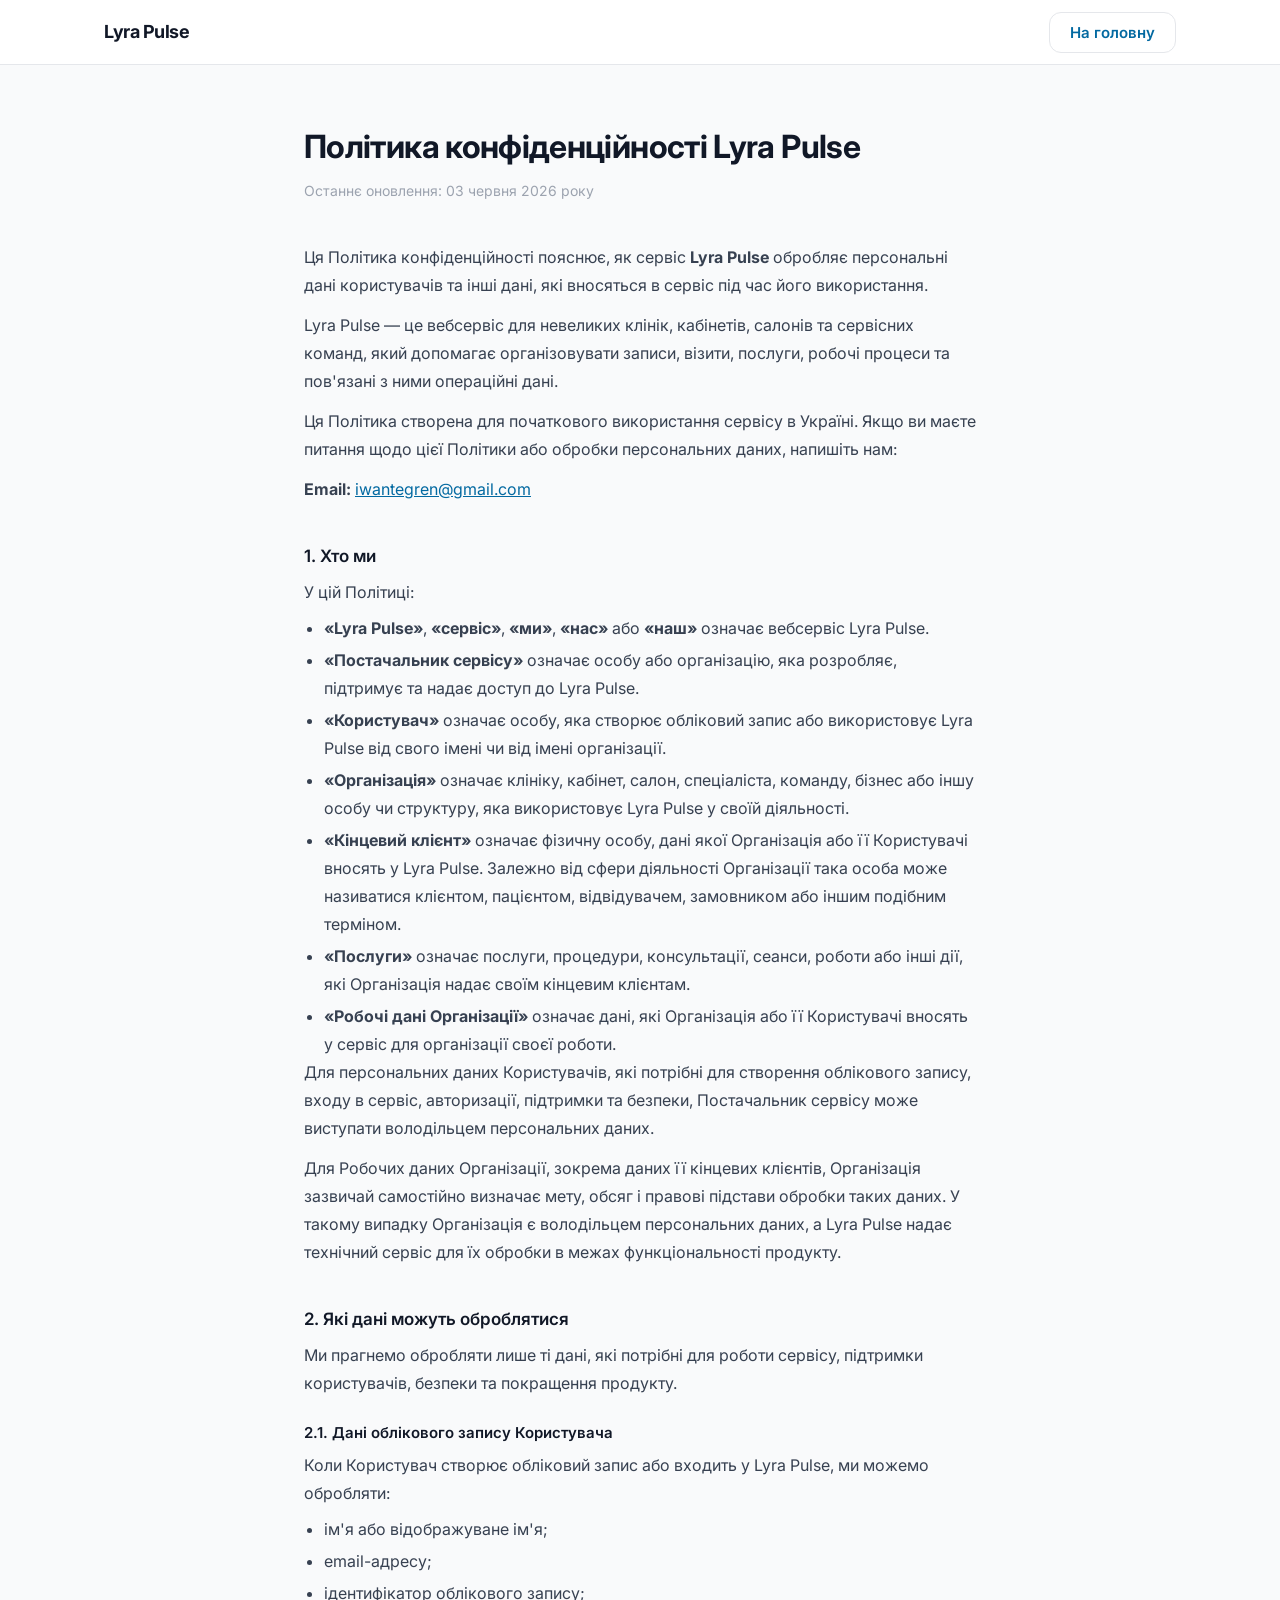
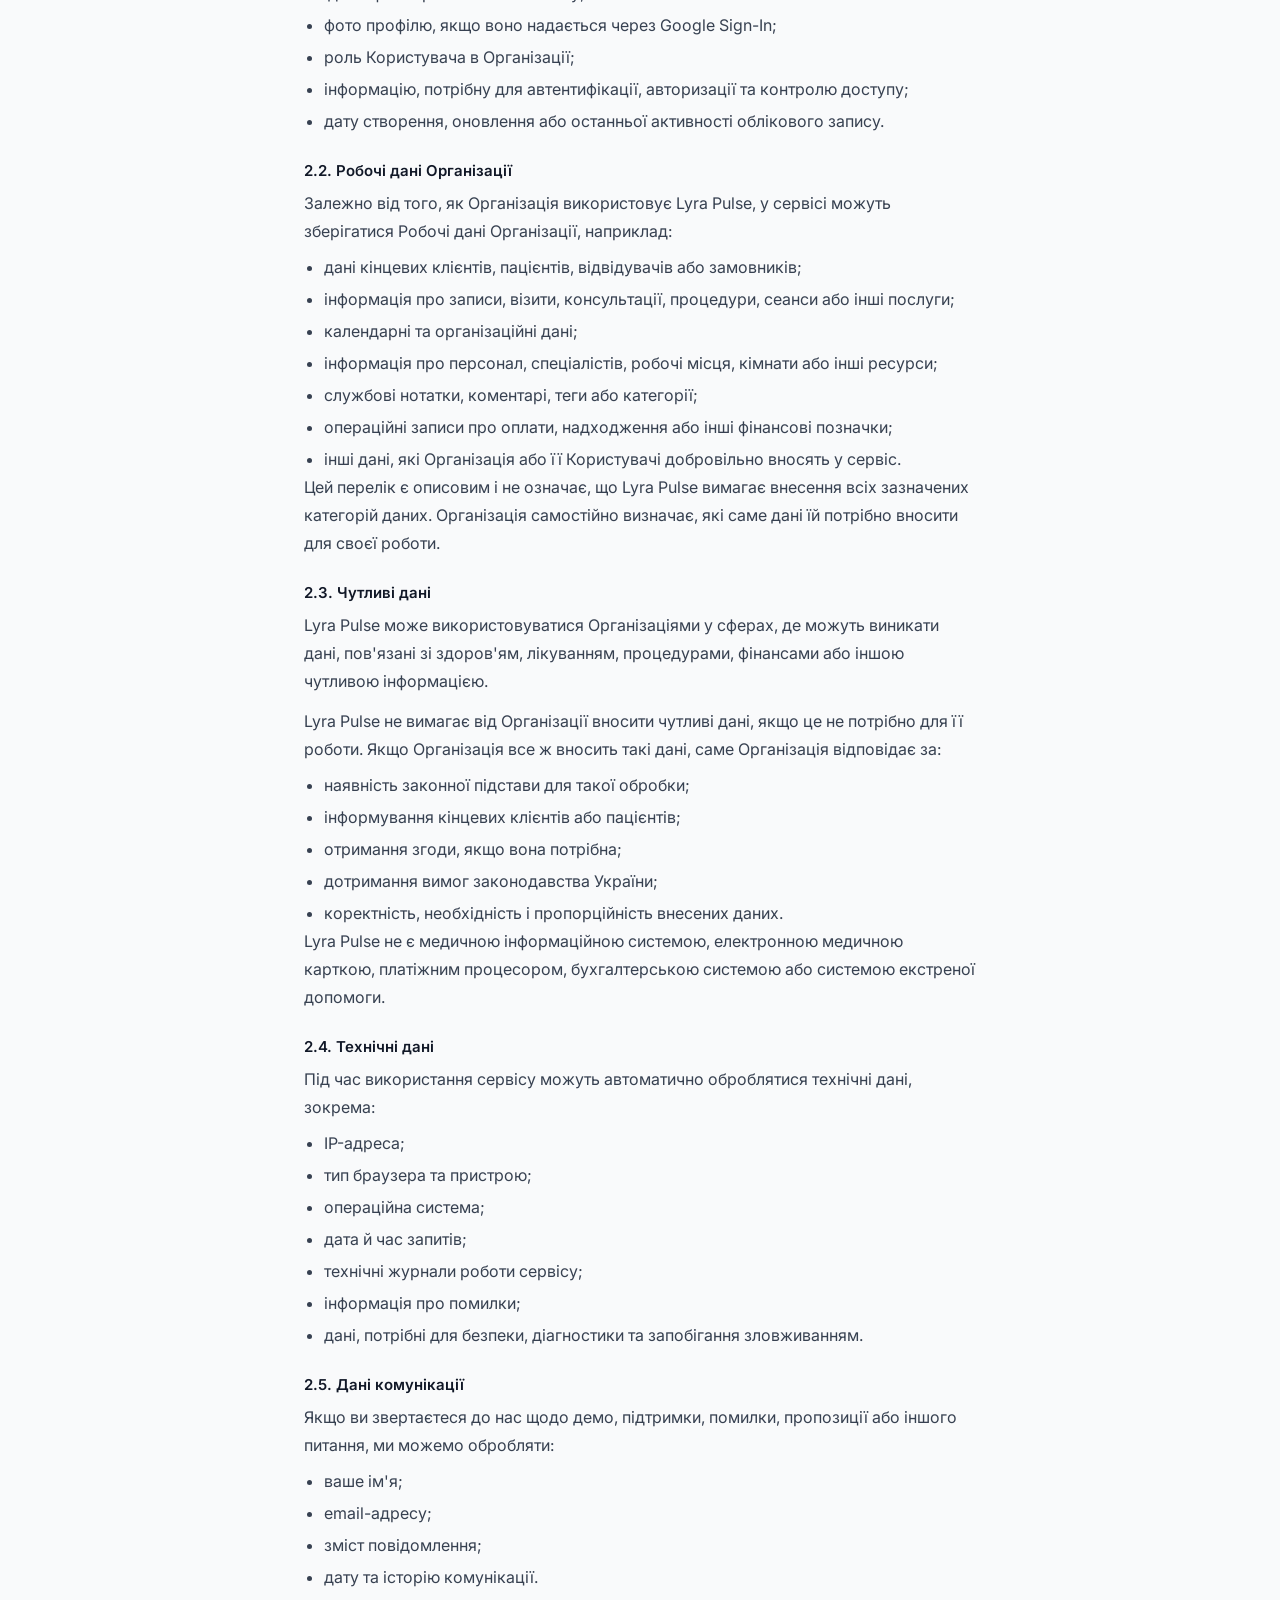
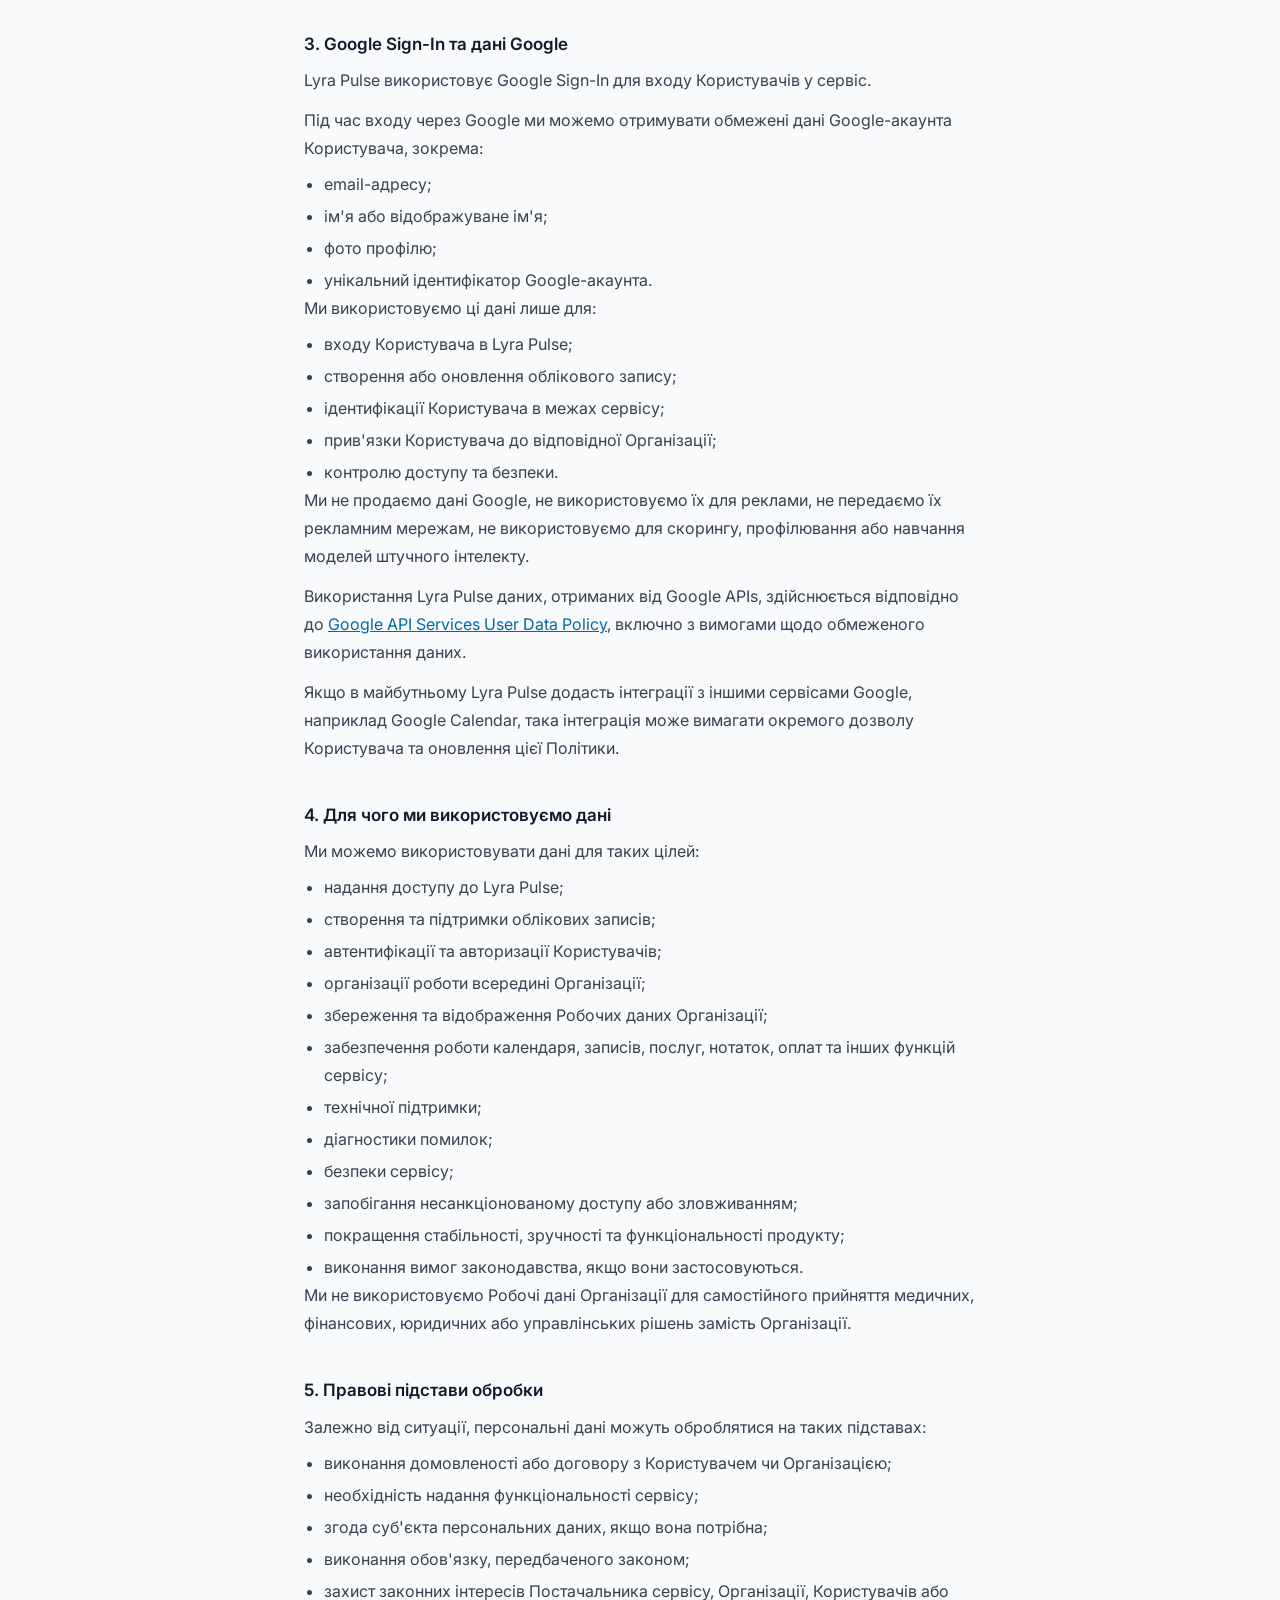
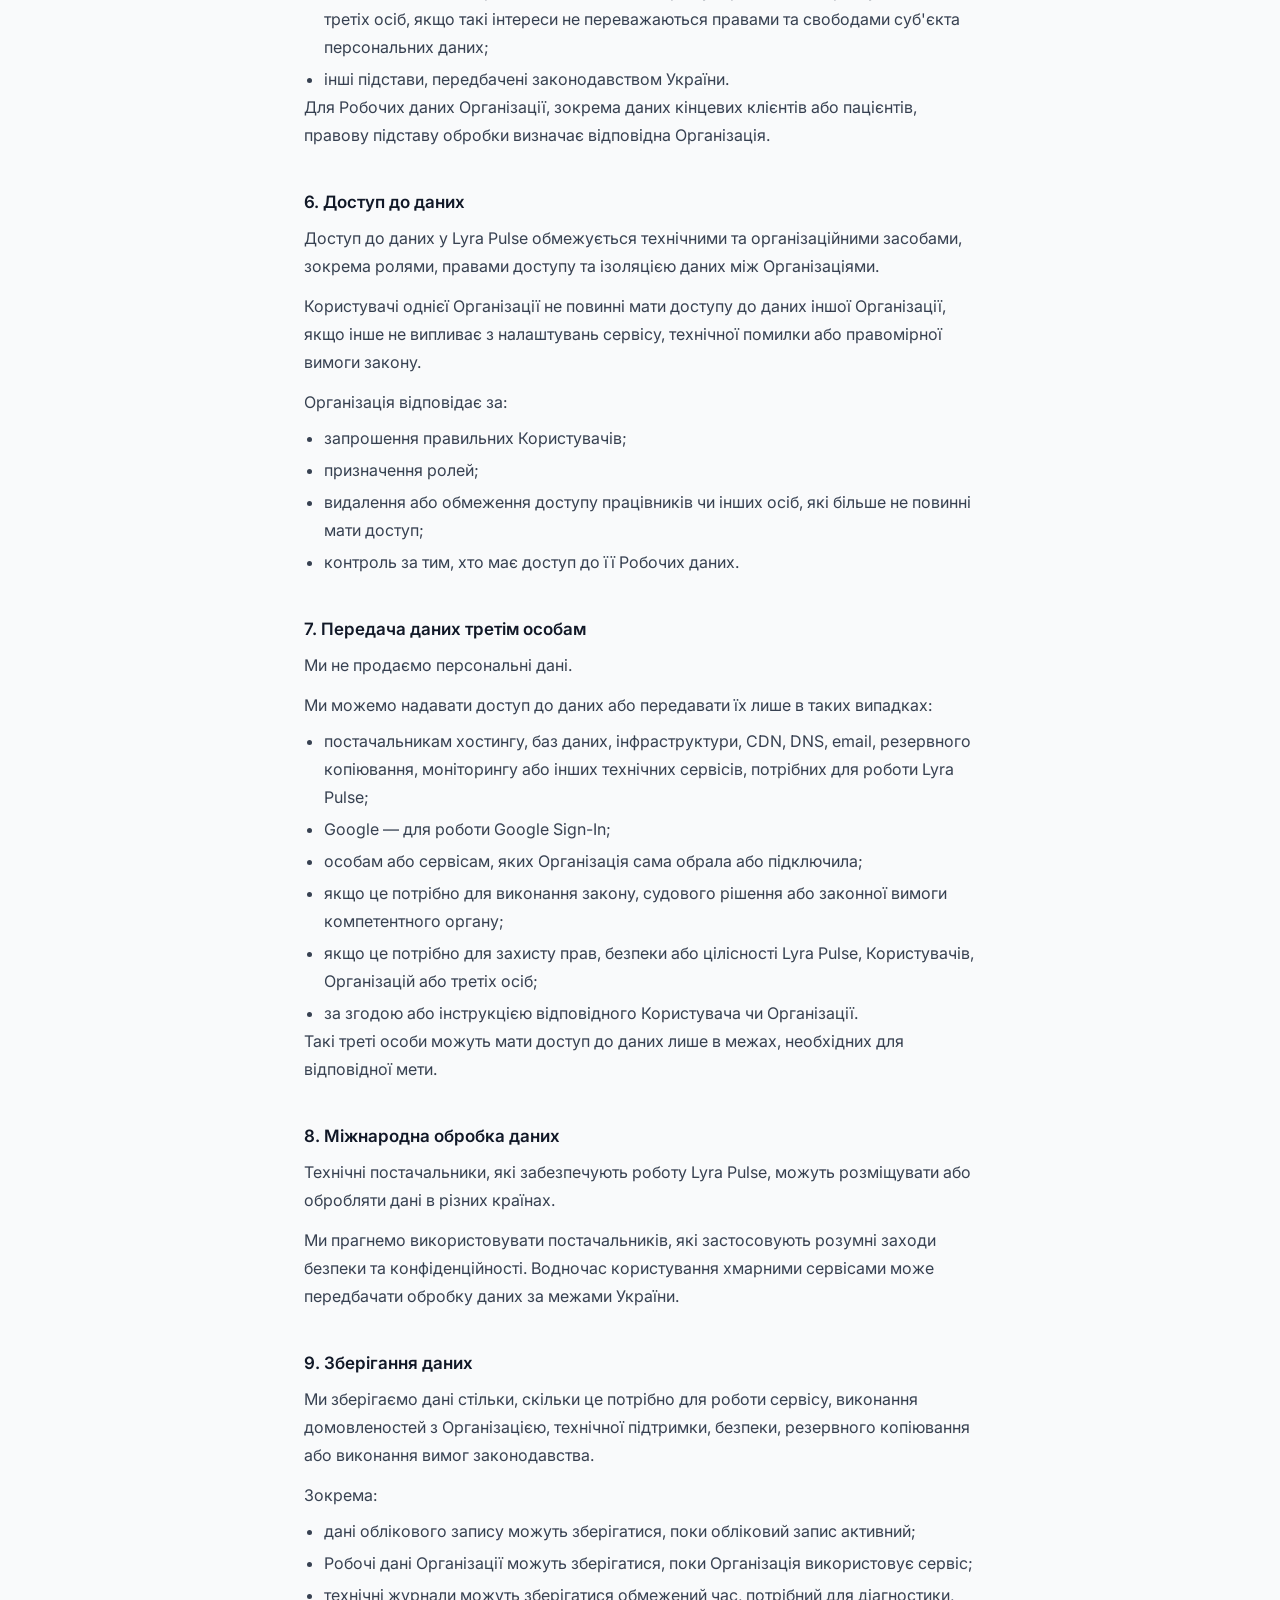
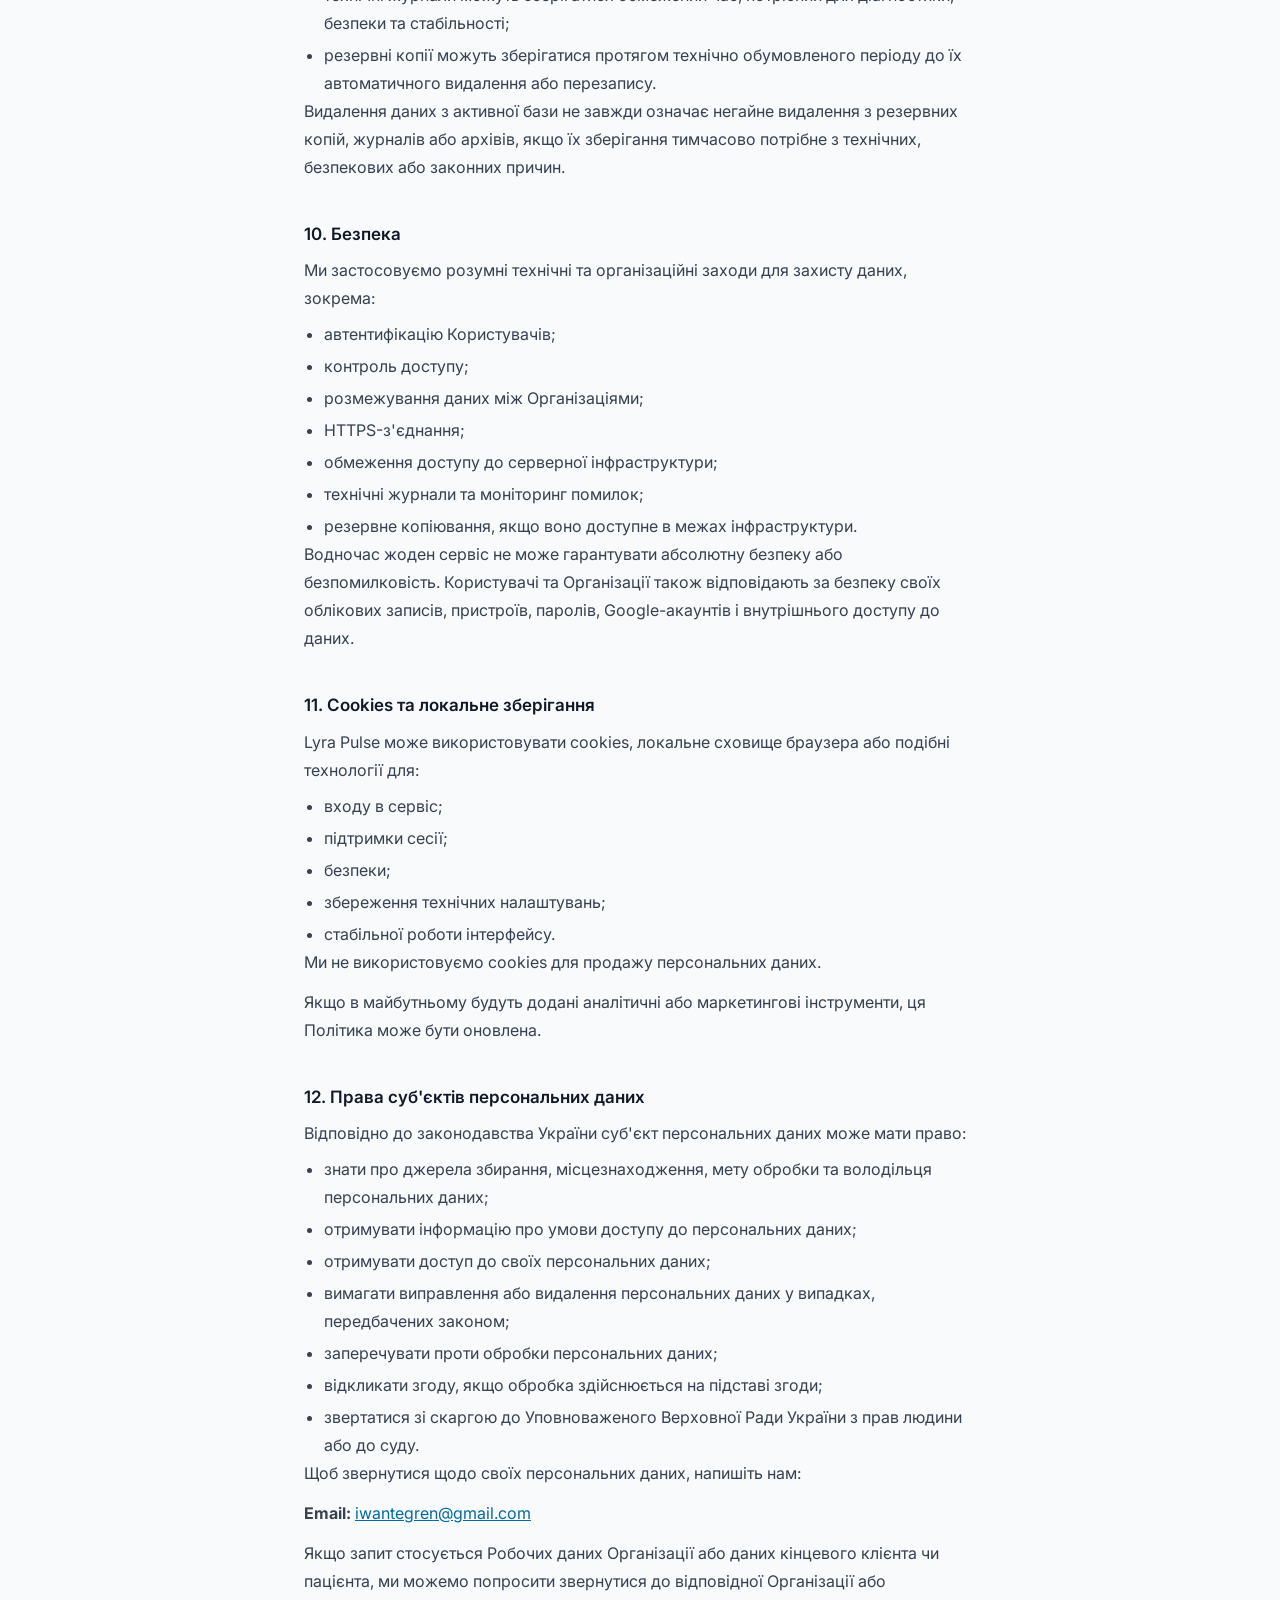
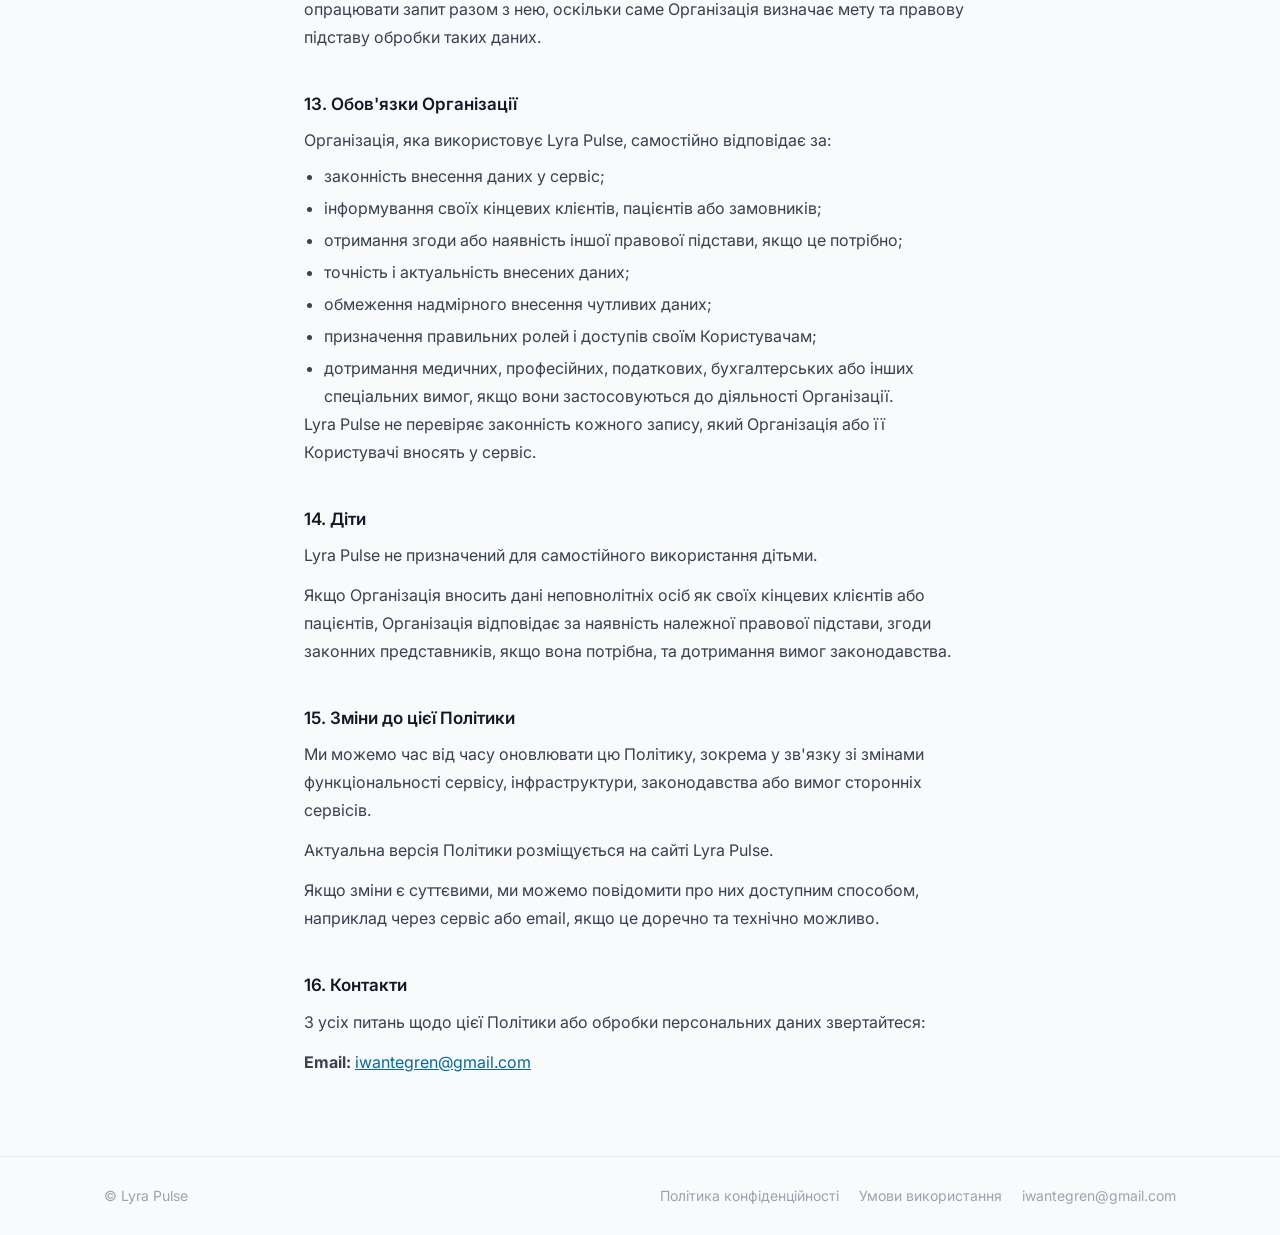
==== privacy-policy.html @ bc2959c6 "initial content" ====
<!doctype html>
<html lang="uk">
  <head>
    <meta charset="UTF-8" />
    <meta name="viewport" content="width=device-width, initial-scale=1.0" />
    <title>Політика конфіденційності — Lyra Pulse</title>
    <meta
      name="description"
      content="Політика конфіденційності сервісу Lyra Pulse."
    />
    <link rel="preconnect" href="https://fonts.googleapis.com" />
    <link rel="preconnect" href="https://fonts.gstatic.com" crossorigin />
    <link
      href="https://fonts.googleapis.com/css2?family=Inter:wght@400;600;700&display=swap"
      rel="stylesheet"
    />
    <link rel="icon" href="assets/icon.svg" type="image/svg+xml" />
    <link rel="stylesheet" href="styles.css" />
  </head>
  <body>
    <header class="site-header">
      <div class="container header-inner">
        <a href="index.html" class="logo">Lyra Pulse</a>
        <a href="index.html" class="btn btn-secondary"> На головну </a>
      </div>
    </header>

    <main>
      <div class="legal-wrap">
        <h1>Політика конфіденційності Lyra Pulse</h1>
        <span class="legal-date">Останнє оновлення: 03 червня 2026 року</span>

        <p>
          Ця Політика конфіденційності пояснює, як сервіс
          <strong>Lyra Pulse</strong> обробляє персональні дані користувачів та
          інші дані, які вносяться в сервіс під час його використання.
        </p>
        <p>
          Lyra Pulse — це вебсервіс для невеликих клінік, кабінетів, салонів та
          сервісних команд, який допомагає організовувати записи, візити,
          послуги, робочі процеси та пов'язані з ними операційні дані.
        </p>
        <p>
          Ця Політика створена для початкового використання сервісу в Україні.
          Якщо ви маєте питання щодо цієї Політики або обробки персональних
          даних, напишіть нам:
        </p>
        <p>
          <strong>Email:</strong>
          <a href="mailto:iwantegren@gmail.com">iwantegren@gmail.com</a>
        </p>

        <h2>1. Хто ми</h2>
        <p>У цій Політиці:</p>
        <ul>
          <li>
            <strong>«Lyra Pulse»</strong>, <strong>«сервіс»</strong>,
            <strong>«ми»</strong>, <strong>«нас»</strong> або
            <strong>«наш»</strong> означає вебсервіс Lyra Pulse.
          </li>
          <li>
            <strong>«Постачальник сервісу»</strong> означає особу або
            організацію, яка розробляє, підтримує та надає доступ до Lyra Pulse.
          </li>
          <li>
            <strong>«Користувач»</strong> означає особу, яка створює обліковий
            запис або використовує Lyra Pulse від свого імені чи від імені
            організації.
          </li>
          <li>
            <strong>«Організація»</strong> означає клініку, кабінет, салон,
            спеціаліста, команду, бізнес або іншу особу чи структуру, яка
            використовує Lyra Pulse у своїй діяльності.
          </li>
          <li>
            <strong>«Кінцевий клієнт»</strong> означає фізичну особу, дані якої
            Організація або її Користувачі вносять у Lyra Pulse. Залежно від
            сфери діяльності Організації така особа може називатися клієнтом,
            пацієнтом, відвідувачем, замовником або іншим подібним терміном.
          </li>
          <li>
            <strong>«Послуги»</strong> означає послуги, процедури, консультації,
            сеанси, роботи або інші дії, які Організація надає своїм кінцевим
            клієнтам.
          </li>
          <li>
            <strong>«Робочі дані Організації»</strong> означає дані, які
            Організація або її Користувачі вносять у сервіс для організації
            своєї роботи.
          </li>
        </ul>
        <p>
          Для персональних даних Користувачів, які потрібні для створення
          облікового запису, входу в сервіс, авторизації, підтримки та безпеки,
          Постачальник сервісу може виступати володільцем персональних даних.
        </p>
        <p>
          Для Робочих даних Організації, зокрема даних її кінцевих клієнтів,
          Організація зазвичай самостійно визначає мету, обсяг і правові
          підстави обробки таких даних. У такому випадку Організація є
          володільцем персональних даних, а Lyra Pulse надає технічний сервіс
          для їх обробки в межах функціональності продукту.
        </p>

        <h2>2. Які дані можуть оброблятися</h2>
        <p>
          Ми прагнемо обробляти лише ті дані, які потрібні для роботи сервісу,
          підтримки користувачів, безпеки та покращення продукту.
        </p>

        <h3>2.1. Дані облікового запису Користувача</h3>
        <p>
          Коли Користувач створює обліковий запис або входить у Lyra Pulse, ми
          можемо обробляти:
        </p>
        <ul>
          <li>ім'я або відображуване ім'я;</li>
          <li>email-адресу;</li>
          <li>ідентифікатор облікового запису;</li>
          <li>фото профілю, якщо воно надається через Google Sign-In;</li>
          <li>роль Користувача в Організації;</li>
          <li>
            інформацію, потрібну для автентифікації, авторизації та контролю
            доступу;
          </li>
          <li>
            дату створення, оновлення або останньої активності облікового
            запису.
          </li>
        </ul>

        <h3>2.2. Робочі дані Організації</h3>
        <p>
          Залежно від того, як Організація використовує Lyra Pulse, у сервісі
          можуть зберігатися Робочі дані Організації, наприклад:
        </p>
        <ul>
          <li>
            дані кінцевих клієнтів, пацієнтів, відвідувачів або замовників;
          </li>
          <li>
            інформація про записи, візити, консультації, процедури, сеанси або
            інші послуги;
          </li>
          <li>календарні та організаційні дані;</li>
          <li>
            інформація про персонал, спеціалістів, робочі місця, кімнати або
            інші ресурси;
          </li>
          <li>службові нотатки, коментарі, теги або категорії;</li>
          <li>
            операційні записи про оплати, надходження або інші фінансові
            позначки;
          </li>
          <li>
            інші дані, які Організація або її Користувачі добровільно вносять у
            сервіс.
          </li>
        </ul>
        <p>
          Цей перелік є описовим і не означає, що Lyra Pulse вимагає внесення
          всіх зазначених категорій даних. Організація самостійно визначає, які
          саме дані їй потрібно вносити для своєї роботи.
        </p>

        <h3>2.3. Чутливі дані</h3>
        <p>
          Lyra Pulse може використовуватися Організаціями у сферах, де можуть
          виникати дані, пов'язані зі здоров'ям, лікуванням, процедурами,
          фінансами або іншою чутливою інформацією.
        </p>
        <p>
          Lyra Pulse не вимагає від Організації вносити чутливі дані, якщо це не
          потрібно для її роботи. Якщо Організація все ж вносить такі дані, саме
          Організація відповідає за:
        </p>
        <ul>
          <li>наявність законної підстави для такої обробки;</li>
          <li>інформування кінцевих клієнтів або пацієнтів;</li>
          <li>отримання згоди, якщо вона потрібна;</li>
          <li>дотримання вимог законодавства України;</li>
          <li>коректність, необхідність і пропорційність внесених даних.</li>
        </ul>
        <p>
          Lyra Pulse не є медичною інформаційною системою, електронною медичною
          карткою, платіжним процесором, бухгалтерською системою або системою
          екстреної допомоги.
        </p>

        <h3>2.4. Технічні дані</h3>
        <p>
          Під час використання сервісу можуть автоматично оброблятися технічні
          дані, зокрема:
        </p>
        <ul>
          <li>IP-адреса;</li>
          <li>тип браузера та пристрою;</li>
          <li>операційна система;</li>
          <li>дата й час запитів;</li>
          <li>технічні журнали роботи сервісу;</li>
          <li>інформація про помилки;</li>
          <li>
            дані, потрібні для безпеки, діагностики та запобігання зловживанням.
          </li>
        </ul>

        <h3>2.5. Дані комунікації</h3>
        <p>
          Якщо ви звертаєтеся до нас щодо демо, підтримки, помилки, пропозиції
          або іншого питання, ми можемо обробляти:
        </p>
        <ul>
          <li>ваше ім'я;</li>
          <li>email-адресу;</li>
          <li>зміст повідомлення;</li>
          <li>дату та історію комунікації.</li>
        </ul>

        <h2>3. Google Sign-In та дані Google</h2>
        <p>
          Lyra Pulse використовує Google Sign-In для входу Користувачів у
          сервіс.
        </p>
        <p>
          Під час входу через Google ми можемо отримувати обмежені дані
          Google-акаунта Користувача, зокрема:
        </p>
        <ul>
          <li>email-адресу;</li>
          <li>ім'я або відображуване ім'я;</li>
          <li>фото профілю;</li>
          <li>унікальний ідентифікатор Google-акаунта.</li>
        </ul>
        <p>Ми використовуємо ці дані лише для:</p>
        <ul>
          <li>входу Користувача в Lyra Pulse;</li>
          <li>створення або оновлення облікового запису;</li>
          <li>ідентифікації Користувача в межах сервісу;</li>
          <li>прив'язки Користувача до відповідної Організації;</li>
          <li>контролю доступу та безпеки.</li>
        </ul>
        <p>
          Ми не продаємо дані Google, не використовуємо їх для реклами, не
          передаємо їх рекламним мережам, не використовуємо для скорингу,
          профілювання або навчання моделей штучного інтелекту.
        </p>
        <p>
          Використання Lyra Pulse даних, отриманих від Google APIs, здійснюється
          відповідно до
          <a
            href="https://developers.google.com/terms/api-services-user-data-policy"
            target="_blank"
            rel="noopener noreferrer"
            >Google API Services User Data Policy</a
          >, включно з вимогами щодо обмеженого використання даних.
        </p>
        <p>
          Якщо в майбутньому Lyra Pulse додасть інтеграції з іншими сервісами
          Google, наприклад Google Calendar, така інтеграція може вимагати
          окремого дозволу Користувача та оновлення цієї Політики.
        </p>

        <h2>4. Для чого ми використовуємо дані</h2>
        <p>Ми можемо використовувати дані для таких цілей:</p>
        <ul>
          <li>надання доступу до Lyra Pulse;</li>
          <li>створення та підтримки облікових записів;</li>
          <li>автентифікації та авторизації Користувачів;</li>
          <li>організації роботи всередині Організації;</li>
          <li>збереження та відображення Робочих даних Організації;</li>
          <li>
            забезпечення роботи календаря, записів, послуг, нотаток, оплат та
            інших функцій сервісу;
          </li>
          <li>технічної підтримки;</li>
          <li>діагностики помилок;</li>
          <li>безпеки сервісу;</li>
          <li>запобігання несанкціонованому доступу або зловживанням;</li>
          <li>
            покращення стабільності, зручності та функціональності продукту;
          </li>
          <li>виконання вимог законодавства, якщо вони застосовуються.</li>
        </ul>
        <p>
          Ми не використовуємо Робочі дані Організації для самостійного
          прийняття медичних, фінансових, юридичних або управлінських рішень
          замість Організації.
        </p>

        <h2>5. Правові підстави обробки</h2>
        <p>
          Залежно від ситуації, персональні дані можуть оброблятися на таких
          підставах:
        </p>
        <ul>
          <li>
            виконання домовленості або договору з Користувачем чи Організацією;
          </li>
          <li>необхідність надання функціональності сервісу;</li>
          <li>згода суб'єкта персональних даних, якщо вона потрібна;</li>
          <li>виконання обов'язку, передбаченого законом;</li>
          <li>
            захист законних інтересів Постачальника сервісу, Організації,
            Користувачів або третіх осіб, якщо такі інтереси не переважаються
            правами та свободами суб'єкта персональних даних;
          </li>
          <li>інші підстави, передбачені законодавством України.</li>
        </ul>
        <p>
          Для Робочих даних Організації, зокрема даних кінцевих клієнтів або
          пацієнтів, правову підставу обробки визначає відповідна Організація.
        </p>

        <h2>6. Доступ до даних</h2>
        <p>
          Доступ до даних у Lyra Pulse обмежується технічними та організаційними
          засобами, зокрема ролями, правами доступу та ізоляцією даних між
          Організаціями.
        </p>
        <p>
          Користувачі однієї Організації не повинні мати доступу до даних іншої
          Організації, якщо інше не випливає з налаштувань сервісу, технічної
          помилки або правомірної вимоги закону.
        </p>
        <p>Організація відповідає за:</p>
        <ul>
          <li>запрошення правильних Користувачів;</li>
          <li>призначення ролей;</li>
          <li>
            видалення або обмеження доступу працівників чи інших осіб, які
            більше не повинні мати доступ;
          </li>
          <li>контроль за тим, хто має доступ до її Робочих даних.</li>
        </ul>

        <h2>7. Передача даних третім особам</h2>
        <p>Ми не продаємо персональні дані.</p>
        <p>
          Ми можемо надавати доступ до даних або передавати їх лише в таких
          випадках:
        </p>
        <ul>
          <li>
            постачальникам хостингу, баз даних, інфраструктури, CDN, DNS, email,
            резервного копіювання, моніторингу або інших технічних сервісів,
            потрібних для роботи Lyra Pulse;
          </li>
          <li>Google — для роботи Google Sign-In;</li>
          <li>
            особам або сервісам, яких Організація сама обрала або підключила;
          </li>
          <li>
            якщо це потрібно для виконання закону, судового рішення або законної
            вимоги компетентного органу;
          </li>
          <li>
            якщо це потрібно для захисту прав, безпеки або цілісності Lyra
            Pulse, Користувачів, Організацій або третіх осіб;
          </li>
          <li>
            за згодою або інструкцією відповідного Користувача чи Організації.
          </li>
        </ul>
        <p>
          Такі треті особи можуть мати доступ до даних лише в межах, необхідних
          для відповідної мети.
        </p>

        <h2>8. Міжнародна обробка даних</h2>
        <p>
          Технічні постачальники, які забезпечують роботу Lyra Pulse, можуть
          розміщувати або обробляти дані в різних країнах.
        </p>
        <p>
          Ми прагнемо використовувати постачальників, які застосовують розумні
          заходи безпеки та конфіденційності. Водночас користування хмарними
          сервісами може передбачати обробку даних за межами України.
        </p>

        <h2>9. Зберігання даних</h2>
        <p>
          Ми зберігаємо дані стільки, скільки це потрібно для роботи сервісу,
          виконання домовленостей з Організацією, технічної підтримки, безпеки,
          резервного копіювання або виконання вимог законодавства.
        </p>
        <p>Зокрема:</p>
        <ul>
          <li>
            дані облікового запису можуть зберігатися, поки обліковий запис
            активний;
          </li>
          <li>
            Робочі дані Організації можуть зберігатися, поки Організація
            використовує сервіс;
          </li>
          <li>
            технічні журнали можуть зберігатися обмежений час, потрібний для
            діагностики, безпеки та стабільності;
          </li>
          <li>
            резервні копії можуть зберігатися протягом технічно обумовленого
            періоду до їх автоматичного видалення або перезапису.
          </li>
        </ul>
        <p>
          Видалення даних з активної бази не завжди означає негайне видалення з
          резервних копій, журналів або архівів, якщо їх зберігання тимчасово
          потрібне з технічних, безпекових або законних причин.
        </p>

        <h2>10. Безпека</h2>
        <p>
          Ми застосовуємо розумні технічні та організаційні заходи для захисту
          даних, зокрема:
        </p>
        <ul>
          <li>автентифікацію Користувачів;</li>
          <li>контроль доступу;</li>
          <li>розмежування даних між Організаціями;</li>
          <li>HTTPS-з'єднання;</li>
          <li>обмеження доступу до серверної інфраструктури;</li>
          <li>технічні журнали та моніторинг помилок;</li>
          <li>
            резервне копіювання, якщо воно доступне в межах інфраструктури.
          </li>
        </ul>
        <p>
          Водночас жоден сервіс не може гарантувати абсолютну безпеку або
          безпомилковість. Користувачі та Організації також відповідають за
          безпеку своїх облікових записів, пристроїв, паролів, Google-акаунтів і
          внутрішнього доступу до даних.
        </p>

        <h2>11. Cookies та локальне зберігання</h2>
        <p>
          Lyra Pulse може використовувати cookies, локальне сховище браузера або
          подібні технології для:
        </p>
        <ul>
          <li>входу в сервіс;</li>
          <li>підтримки сесії;</li>
          <li>безпеки;</li>
          <li>збереження технічних налаштувань;</li>
          <li>стабільної роботи інтерфейсу.</li>
        </ul>
        <p>Ми не використовуємо cookies для продажу персональних даних.</p>
        <p>
          Якщо в майбутньому будуть додані аналітичні або маркетингові
          інструменти, ця Політика може бути оновлена.
        </p>

        <h2>12. Права суб'єктів персональних даних</h2>
        <p>
          Відповідно до законодавства України суб'єкт персональних даних може
          мати право:
        </p>
        <ul>
          <li>
            знати про джерела збирання, місцезнаходження, мету обробки та
            володільця персональних даних;
          </li>
          <li>
            отримувати інформацію про умови доступу до персональних даних;
          </li>
          <li>отримувати доступ до своїх персональних даних;</li>
          <li>
            вимагати виправлення або видалення персональних даних у випадках,
            передбачених законом;
          </li>
          <li>заперечувати проти обробки персональних даних;</li>
          <li>
            відкликати згоду, якщо обробка здійснюється на підставі згоди;
          </li>
          <li>
            звертатися зі скаргою до Уповноваженого Верховної Ради України з
            прав людини або до суду.
          </li>
        </ul>
        <p>Щоб звернутися щодо своїх персональних даних, напишіть нам:</p>
        <p>
          <strong>Email:</strong>
          <a href="mailto:iwantegren@gmail.com">iwantegren@gmail.com</a>
        </p>
        <p>
          Якщо запит стосується Робочих даних Організації або даних кінцевого
          клієнта чи пацієнта, ми можемо попросити звернутися до відповідної
          Організації або опрацювати запит разом з нею, оскільки саме
          Організація визначає мету та правову підставу обробки таких даних.
        </p>

        <h2>13. Обов'язки Організації</h2>
        <p>
          Організація, яка використовує Lyra Pulse, самостійно відповідає за:
        </p>
        <ul>
          <li>законність внесення даних у сервіс;</li>
          <li>
            інформування своїх кінцевих клієнтів, пацієнтів або замовників;
          </li>
          <li>
            отримання згоди або наявність іншої правової підстави, якщо це
            потрібно;
          </li>
          <li>точність і актуальність внесених даних;</li>
          <li>обмеження надмірного внесення чутливих даних;</li>
          <li>призначення правильних ролей і доступів своїм Користувачам;</li>
          <li>
            дотримання медичних, професійних, податкових, бухгалтерських або
            інших спеціальних вимог, якщо вони застосовуються до діяльності
            Організації.
          </li>
        </ul>
        <p>
          Lyra Pulse не перевіряє законність кожного запису, який Організація
          або її Користувачі вносять у сервіс.
        </p>

        <h2>14. Діти</h2>
        <p>Lyra Pulse не призначений для самостійного використання дітьми.</p>
        <p>
          Якщо Організація вносить дані неповнолітніх осіб як своїх кінцевих
          клієнтів або пацієнтів, Організація відповідає за наявність належної
          правової підстави, згоди законних представників, якщо вона потрібна,
          та дотримання вимог законодавства.
        </p>

        <h2>15. Зміни до цієї Політики</h2>
        <p>
          Ми можемо час від часу оновлювати цю Політику, зокрема у зв'язку зі
          змінами функціональності сервісу, інфраструктури, законодавства або
          вимог сторонніх сервісів.
        </p>
        <p>Актуальна версія Політики розміщується на сайті Lyra Pulse.</p>
        <p>
          Якщо зміни є суттєвими, ми можемо повідомити про них доступним
          способом, наприклад через сервіс або email, якщо це доречно та
          технічно можливо.
        </p>

        <h2>16. Контакти</h2>
        <p>
          З усіх питань щодо цієї Політики або обробки персональних даних
          звертайтеся:
        </p>
        <p>
          <strong>Email:</strong>
          <a href="mailto:iwantegren@gmail.com">iwantegren@gmail.com</a>
        </p>
      </div>
    </main>

    <footer class="site-footer">
      <div class="container footer-inner">
        <span class="footer-copy">© Lyra Pulse</span>
        <nav class="footer-nav" aria-label="Нижня навігація">
          <a href="privacy-policy.html">Політика конфіденційності</a>
          <a href="terms-of-use.html">Умови використання</a>
          <a href="mailto:iwantegren@gmail.com">iwantegren@gmail.com</a>
        </nav>
      </div>
    </footer>
  </body>
</html>
---- styles.css ----
/* ─────────────────────────────────────────────────────
   Lyra Pulse — landing styles
   ───────────────────────────────────────────────────── */

*, *::before, *::after {
  box-sizing: border-box;
  margin: 0;
  padding: 0;
}

:root {
  --accent:       #0369a1;
  --accent-dark:  #075985;
  --bg:           #f9fafb;
  --text:         #374151;
  --border:       #e5e7eb;
  --text-light:   #9ca3af;
  --white:        #ffffff;
  --ink:          #111827;

  --r-sm: 8px;
  --r-md: 12px;
  --r-lg: 20px;
  --r-xl: 28px;

  --max-w: 1120px;
}

body {
  font-family: "Geist", "Geist Sans", Inter, system-ui, -apple-system,
               BlinkMacSystemFont, "Segoe UI", sans-serif;
  background: var(--bg);
  color: var(--text);
  font-size: 16px;
  line-height: 1.6;
  -webkit-font-smoothing: antialiased;
  -moz-osx-font-smoothing: grayscale;
  min-height: 100vh;
  display: flex;
  flex-direction: column;
}

main {
  flex: 1;
  display: flex;
  flex-direction: column;
}

.hero {
  flex: 1;
  display: flex;
  align-items: center;
}

/* ── Container ──────────────────────────────────────── */

.container {
  max-width: var(--max-w);
  margin: 0 auto;
  padding: 0 24px;
}

/* ── Buttons ────────────────────────────────────────── */

.btn {
  display: inline-flex;
  align-items: center;
  justify-content: center;
  padding: 12px 20px;
  border-radius: var(--r-md);
  font-family: inherit;
  font-size: 15px;
  font-weight: 600;
  line-height: 1;
  text-decoration: none;
  cursor: pointer;
  transition: background-color .15s ease, border-color .15s ease;
  white-space: nowrap;
  border: 1px solid transparent;
}

.btn-primary {
  background: var(--accent);
  color: var(--white);
  border-color: var(--accent);
}
.btn-primary:hover {
  background: var(--accent-dark);
  border-color: var(--accent-dark);
}

.btn-secondary {
  background: var(--white);
  color: var(--accent);
  border-color: var(--border);
}
.btn-secondary:hover {
  border-color: var(--accent);
}

/* ── Header ─────────────────────────────────────────── */

.site-header {
  position: sticky;
  top: 0;
  z-index: 50;
  background: var(--white);
  border-bottom: 1px solid var(--border);
}

.header-inner {
  display: flex;
  align-items: center;
  justify-content: space-between;
  height: 64px;
}

.logo {
  font-size: 18px;
  font-weight: 700;
  color: var(--ink);
  text-decoration: none;
  letter-spacing: -.025em;
}

/* ── Hero ───────────────────────────────────────────── */

.hero {
  padding: 48px 0;
}

.hero-inner {
  display: grid;
  grid-template-columns: 1fr 1fr;
  gap: 56px;
  align-items: center;
}

.hero-label {
  display: inline-block;
  font-size: 12px;
  font-weight: 600;
  color: var(--accent);
  letter-spacing: .1em;
  text-transform: uppercase;
  margin-bottom: 16px;
}

.hero-headline {
  font-size: 44px;
  font-weight: 700;
  color: var(--ink);
  line-height: 1.13;
  letter-spacing: -.025em;
  margin-bottom: 20px;
}

.hero-subtitle {
  font-size: 18px;
  line-height: 1.7;
  margin-bottom: 32px;
  max-width: 460px;
}

.hero-actions {
  display: flex;
  gap: 12px;
  flex-wrap: wrap;
  margin-bottom: 16px;
}

.hero-trust {
  font-size: 14px;
  color: var(--text-light);
}

/* Preview card */

.hero-preview {
  display: flex;
  justify-content: center;
  align-items: flex-start;
}

.preview-card {
  width: 100%;
  max-width: 400px;
  background: var(--white);
  border-radius: var(--r-xl);
  border: 1px solid var(--border);
  overflow: hidden;
  box-shadow:
    0 16px 48px rgba(3, 105, 161, .10),
    0 2px 8px rgba(0, 0, 0, .04);
}

.preview-topbar {
  background: var(--accent);
  padding: 14px 20px;
  display: flex;
  align-items: center;
  justify-content: space-between;
}

.preview-brand {
  display: flex;
  align-items: center;
  gap: 8px;
}

.preview-brand-dot {
  width: 8px;
  height: 8px;
  border-radius: 50%;
  background: rgba(255, 255, 255, .55);
}

.preview-brand-name {
  font-size: 14px;
  font-weight: 600;
  color: #fff;
}

.preview-today {
  font-size: 13px;
  color: rgba(255, 255, 255, .72);
}

.preview-list {
  padding: 12px;
  display: flex;
  flex-direction: column;
  gap: 6px;
}

.preview-appt {
  display: flex;
  align-items: center;
  gap: 10px;
  padding: 10px 12px;
  border-radius: var(--r-sm);
  background: var(--bg);
  border: 1px solid transparent;
}

.preview-appt.is-active {
  background: #eff6ff;
  border-color: #bfdbfe;
}

.preview-time {
  font-size: 12px;
  font-weight: 600;
  color: var(--text-light);
  width: 38px;
  flex-shrink: 0;
}

.preview-appt-body {
  display: flex;
  flex-direction: column;
  flex: 1;
  min-width: 0;
}

.preview-appt-name {
  font-size: 13px;
  font-weight: 600;
  color: var(--ink);
  white-space: nowrap;
  overflow: hidden;
  text-overflow: ellipsis;
}

.preview-appt-svc {
  font-size: 11px;
  color: var(--text-light);
  white-space: nowrap;
  overflow: hidden;
  text-overflow: ellipsis;
}

.preview-dot {
  width: 7px;
  height: 7px;
  border-radius: 50%;
  flex-shrink: 0;
}

.dot-green { background: #22c55e; }
.dot-blue  { background: var(--accent); }
.dot-amber { background: #f59e0b; }

.preview-summary {
  display: flex;
  align-items: stretch;
  border-top: 1px solid var(--border);
  padding: 14px 20px;
}

.preview-stat {
  flex: 1;
  display: flex;
  flex-direction: column;
  gap: 2px;
}

.preview-stat + .preview-stat {
  border-left: 1px solid var(--border);
  padding-left: 16px;
  margin-left: 16px;
}

.stat-val {
  font-size: 15px;
  font-weight: 700;
  color: var(--ink);
}

.stat-lbl {
  font-size: 11px;
  color: var(--text-light);
}

/* ── Features ───────────────────────────────────────── */

.features {
  padding: 0 0 80px;
}

.features-grid {
  display: grid;
  grid-template-columns: repeat(3, 1fr);
  gap: 20px;
}

.feature-card {
  background: var(--white);
  border: 1px solid var(--border);
  border-radius: var(--r-lg);
  padding: 28px;
}

.feature-icon {
  width: 40px;
  height: 40px;
  border-radius: var(--r-sm);
  background: #eff6ff;
  color: var(--accent);
  display: flex;
  align-items: center;
  justify-content: center;
  margin-bottom: 16px;
}

.feature-icon svg {
  display: block;
}

.feature-title {
  font-size: 16px;
  font-weight: 600;
  color: var(--ink);
  margin-bottom: 8px;
}

.feature-text {
  font-size: 15px;
  color: var(--text);
  line-height: 1.65;
}

/* ── Footer ─────────────────────────────────────────── */

.site-footer {
  border-top: 1px solid var(--border);
  padding: 28px 0;
}

.footer-inner {
  display: flex;
  align-items: center;
  justify-content: space-between;
  gap: 16px;
  flex-wrap: wrap;
}

.footer-copy {
  font-size: 14px;
  color: var(--text-light);
}

.footer-nav {
  display: flex;
  gap: 20px;
  flex-wrap: wrap;
}

.footer-nav a {
  font-size: 14px;
  color: var(--text-light);
  text-decoration: none;
  transition: color .15s;
}

.footer-nav a:hover {
  color: var(--text);
}

/* ── Legal pages ────────────────────────────────────── */

.legal-wrap {
  max-width: 720px;
  margin: 0 auto;
  padding: 56px 24px 80px;
}

.legal-wrap h1 {
  font-size: 32px;
  font-weight: 700;
  color: var(--ink);
  letter-spacing: -.02em;
  margin-bottom: 8px;
}

.legal-date {
  font-size: 14px;
  color: var(--text-light);
  display: block;
  margin-bottom: 40px;
}

.legal-wrap h2 {
  font-size: 17px;
  font-weight: 600;
  color: var(--ink);
  margin-top: 40px;
  margin-bottom: 8px;
}

.legal-wrap h3 {
  font-size: 15px;
  font-weight: 600;
  color: var(--ink);
  margin-top: 24px;
  margin-bottom: 6px;
}

.legal-wrap p {
  font-size: 16px;
  color: var(--text);
  line-height: 1.75;
}

.legal-wrap p + p {
  margin-top: 12px;
}

.legal-wrap ul {
  padding-left: 20px;
  margin-top: 8px;
}

.legal-wrap li {
  font-size: 16px;
  color: var(--text);
  line-height: 1.75;
}

.legal-wrap li + li {
  margin-top: 4px;
}

.legal-wrap a {
  color: var(--accent);
  text-decoration: underline;
}

/* ── Responsive ─────────────────────────────────────── */

@media (max-width: 840px) {
  .hero-inner {
    grid-template-columns: 1fr;
    gap: 40px;
  }

  .features-grid {
    grid-template-columns: repeat(2, 1fr);
  }
}

@media (max-width: 640px) {
  .container {
    padding: 0 16px;
  }

  .hero {
    padding: 40px 0;
  }

  .hero-headline {
    font-size: 32px;
    line-height: 1.2;
  }

  .hero-subtitle {
    font-size: 16px;
  }

  .features {
    padding: 0 0 60px;
  }

  .features-grid {
    grid-template-columns: 1fr;
  }

  .footer-inner {
    flex-direction: column;
    align-items: flex-start;
  }

  .footer-nav {
    flex-direction: column;
    gap: 8px;
  }

  .legal-wrap {
    padding: 40px 16px 60px;
  }

  .legal-wrap h1 {
    font-size: 26px;
  }
}
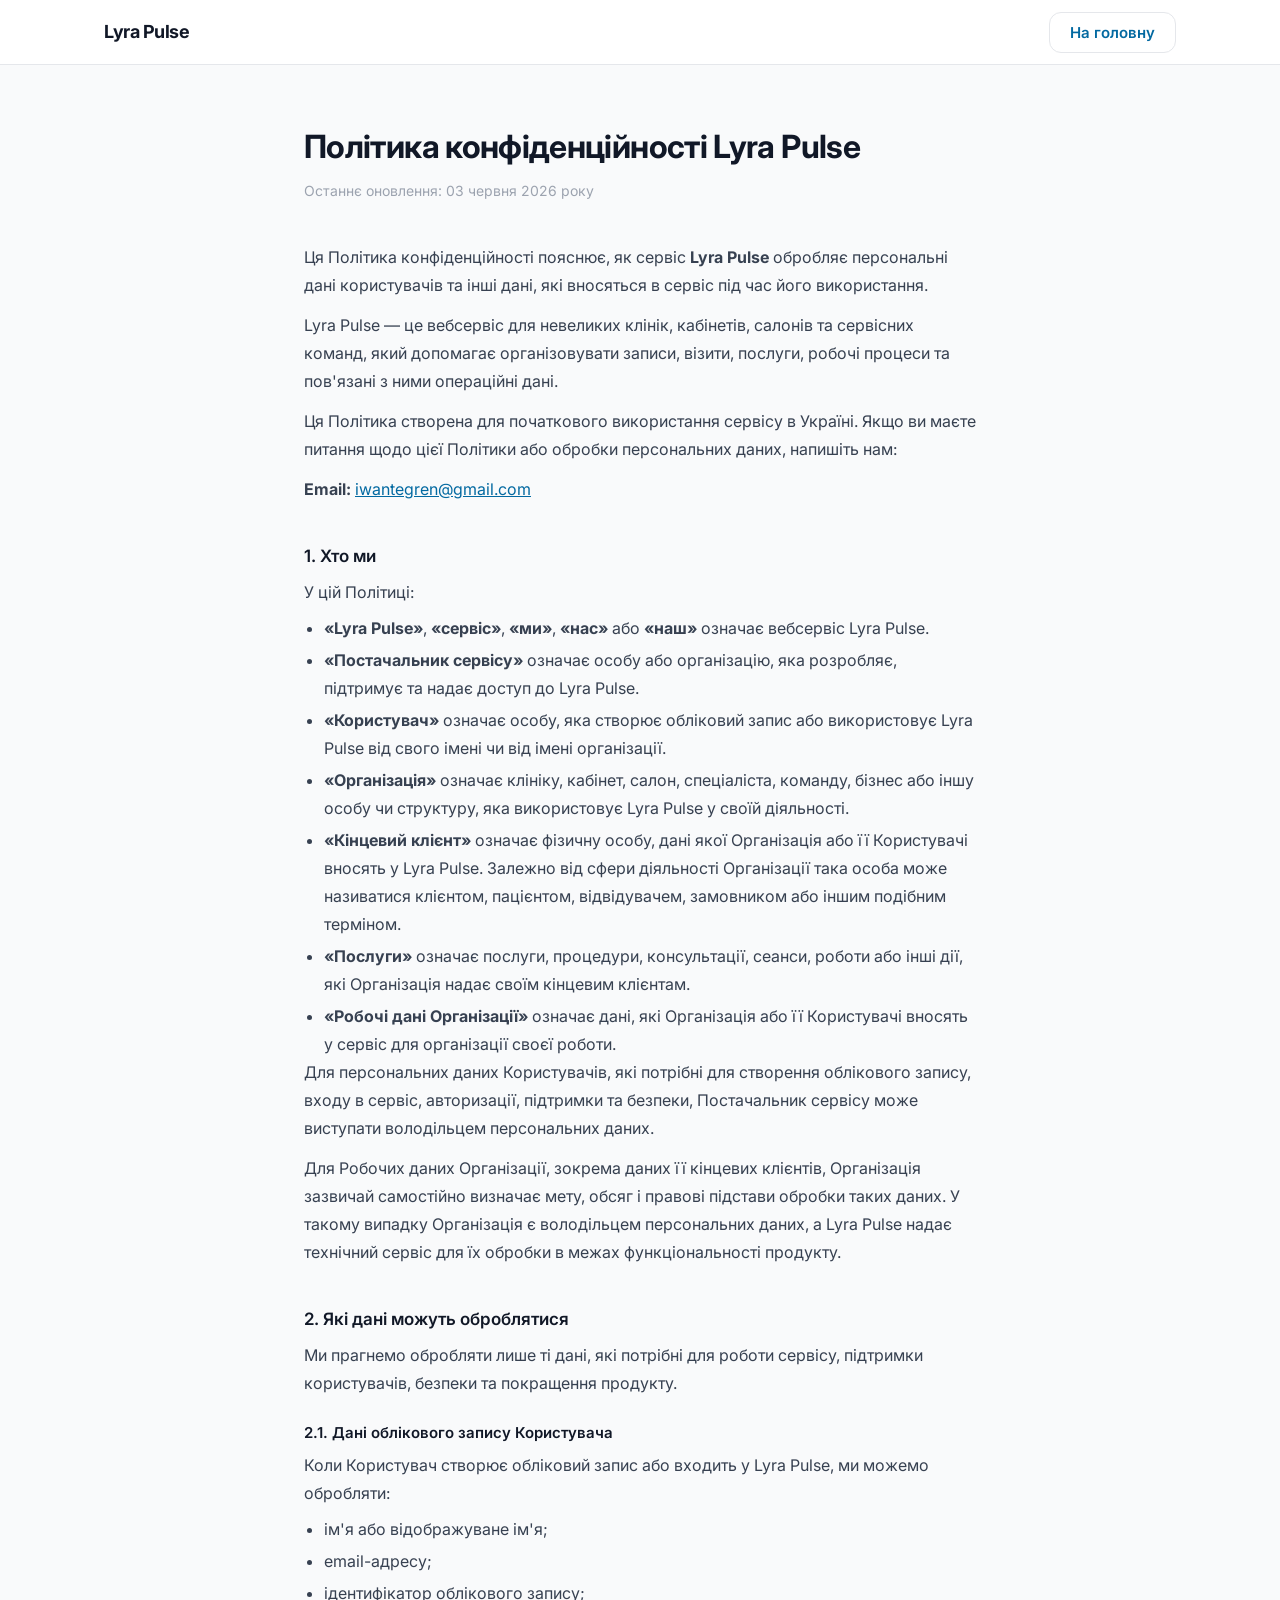
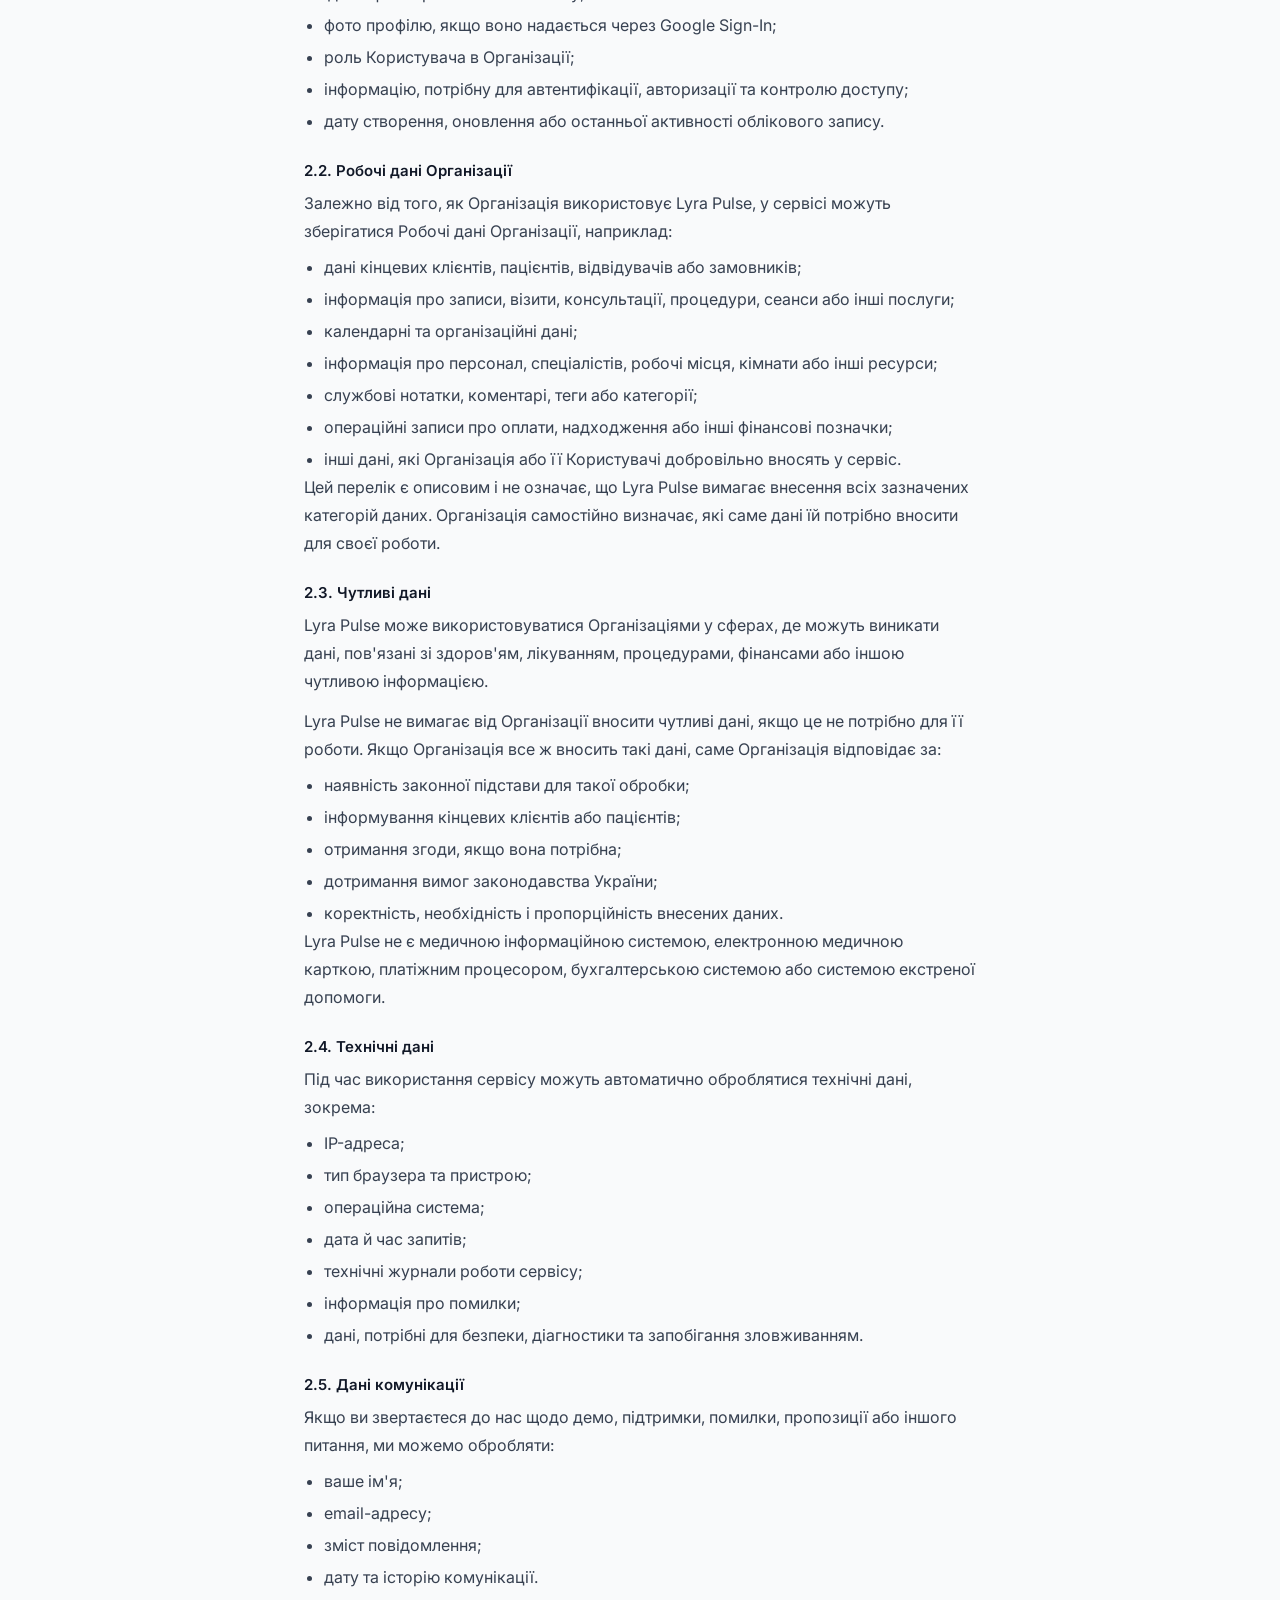
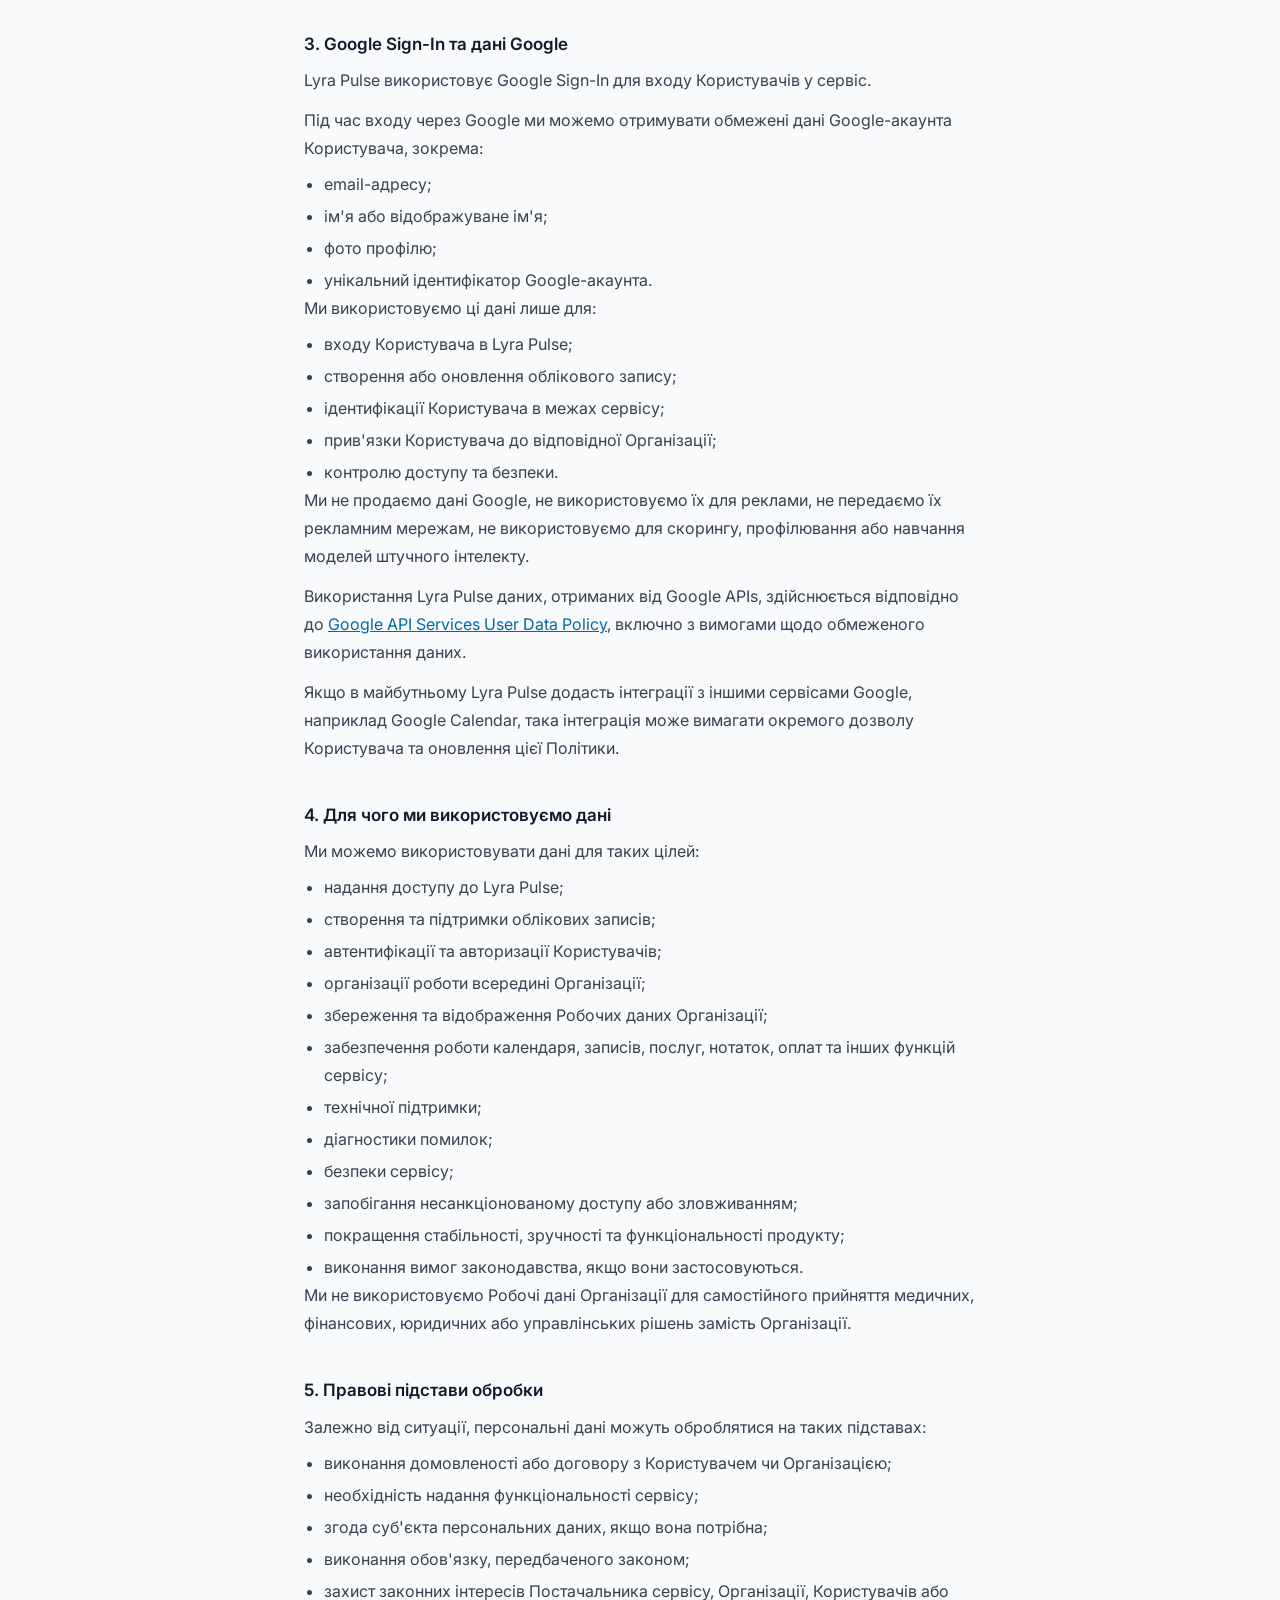
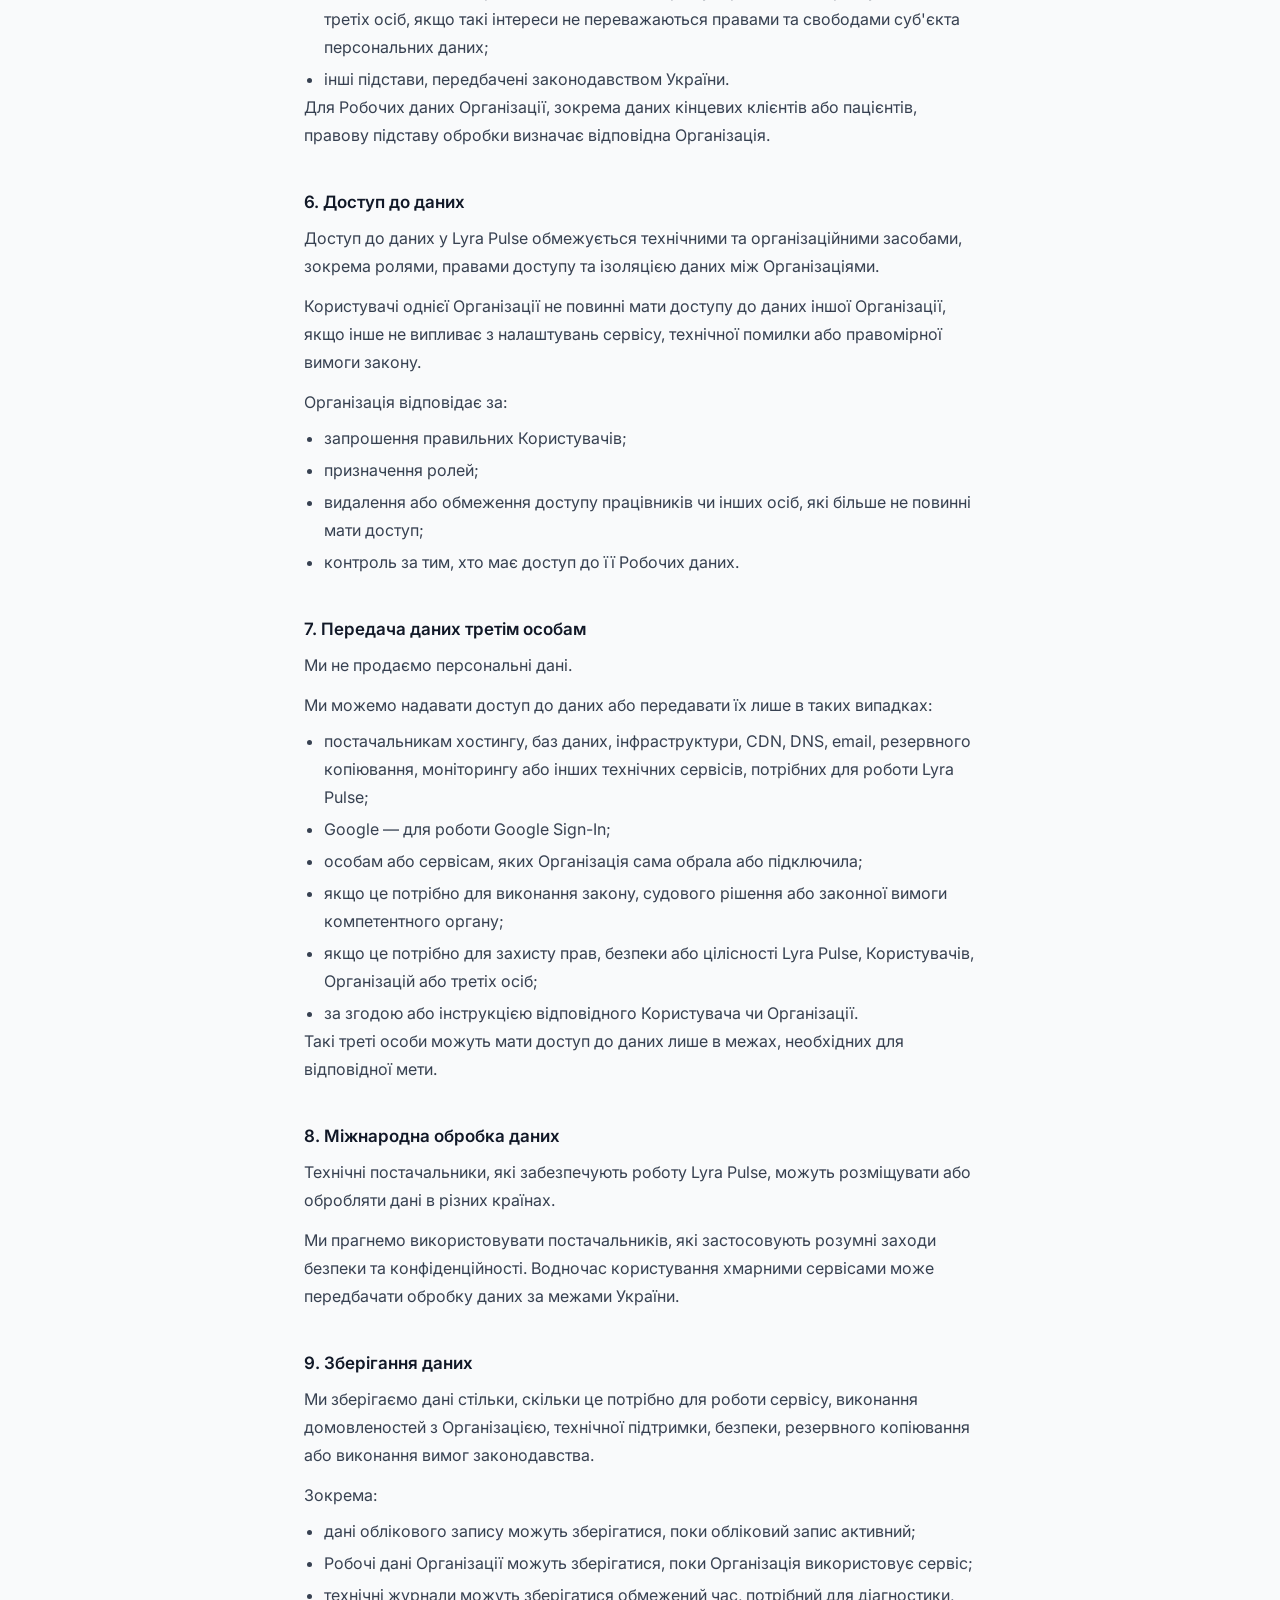
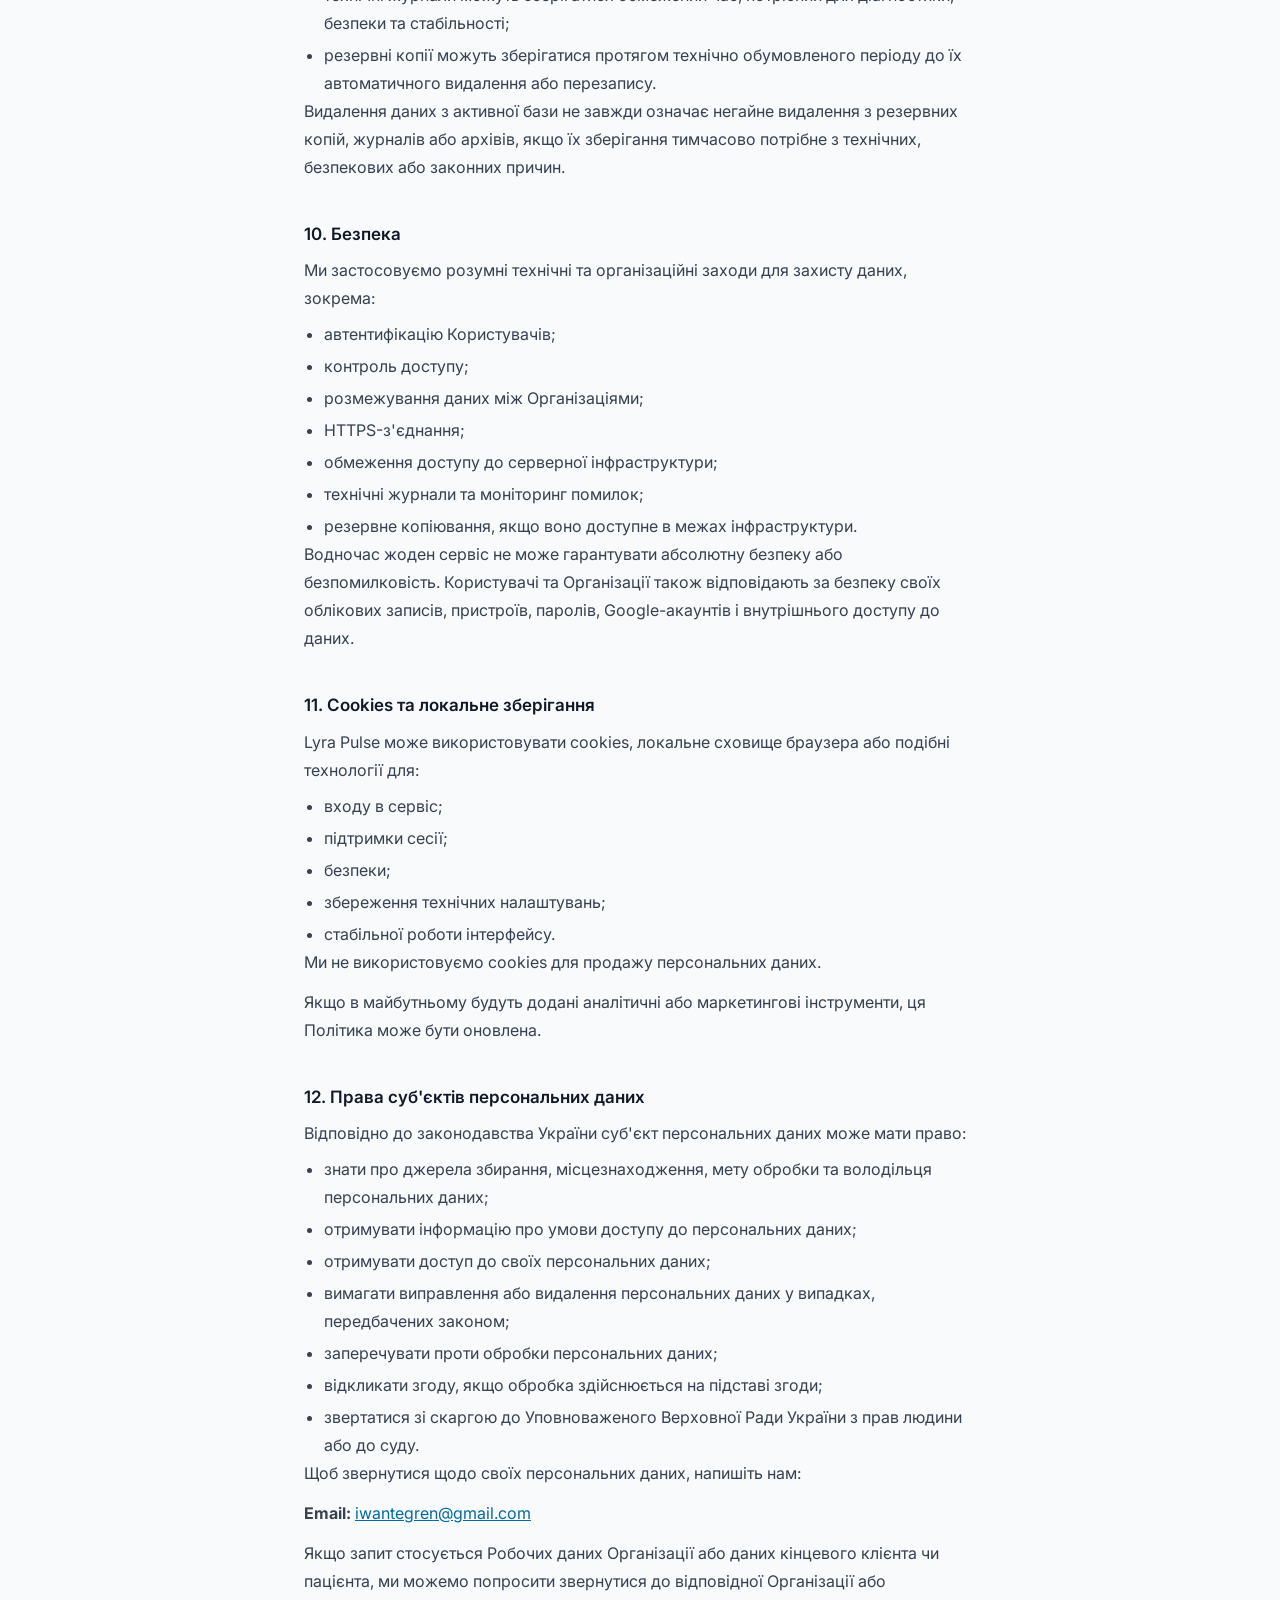
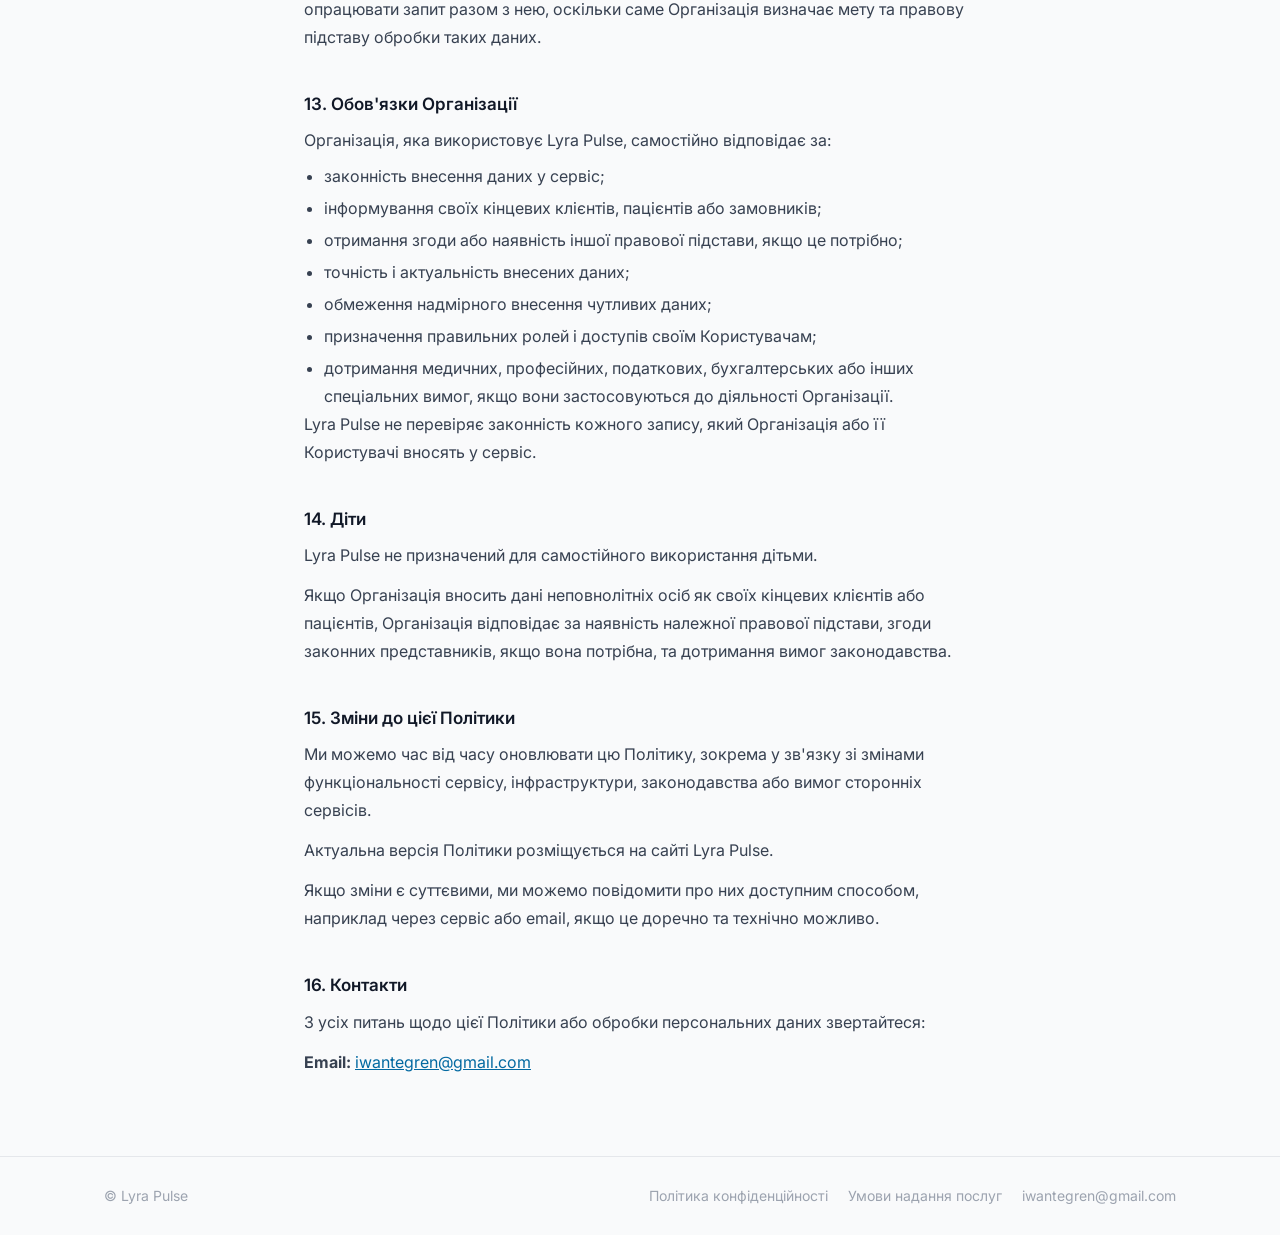
==== commit ab05d3d1: "rename terms of service" ====
--- a/privacy-policy.html
+++ b/privacy-policy.html
@@ -554,7 +554,7 @@
         <span class="footer-copy">© Lyra Pulse</span>
         <nav class="footer-nav" aria-label="Нижня навігація">
           <a href="privacy-policy.html">Політика конфіденційності</a>
-          <a href="terms-of-use.html">Умови використання</a>
+          <a href="terms-of-service.html">Умови надання послуг</a>
           <a href="mailto:iwantegren@gmail.com">iwantegren@gmail.com</a>
         </nav>
       </div>
